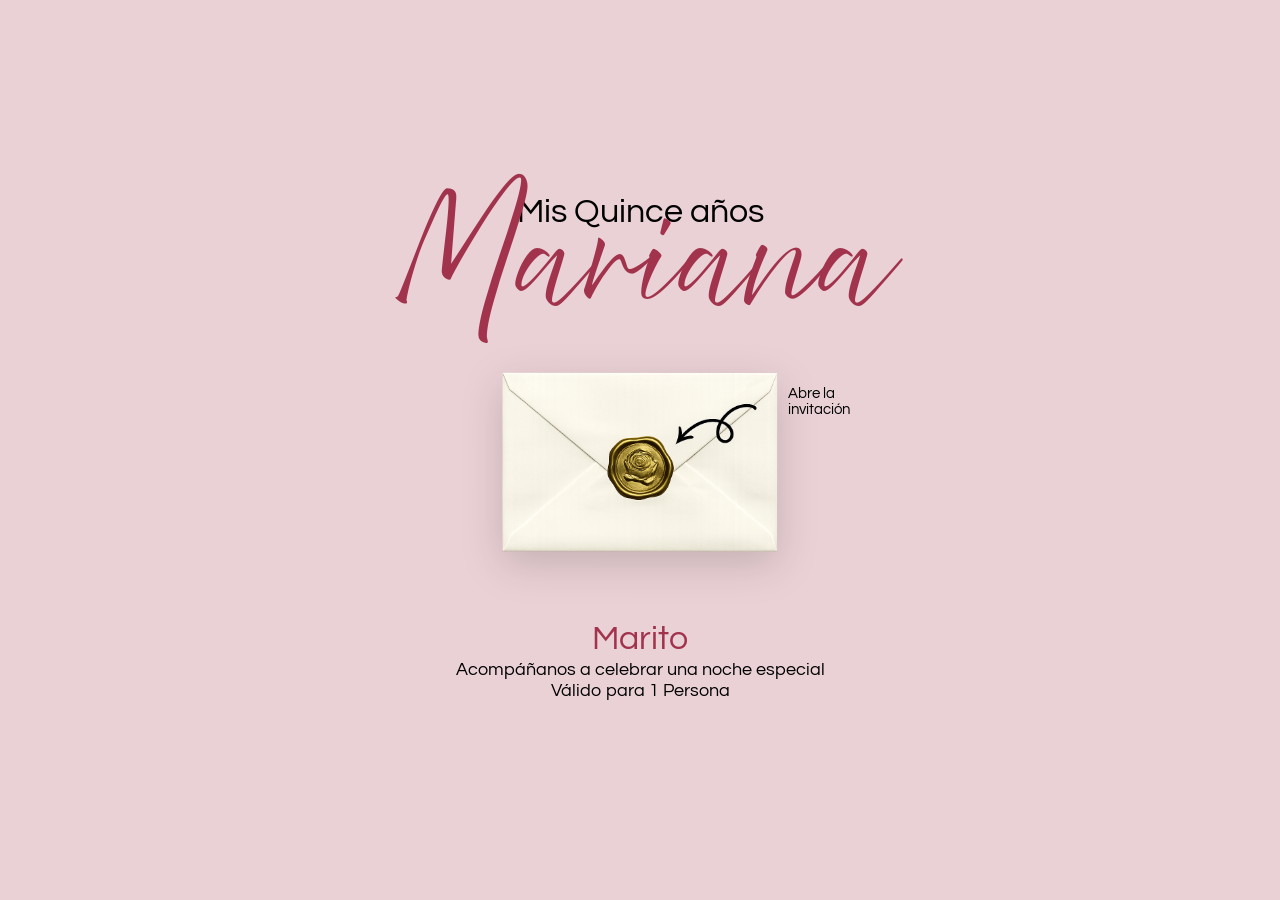
==== index.html @ 396e3d3d "Primera versión invitación Mariana XV" ====
<!DOCTYPE html>
<html lang="es">
<head>

    <meta charset="UTF-8">
    <title>Mis Quince Años - Mariana</title>
    <meta name="viewport" content="width=device-width, initial-scale=1.0">

    <!-- FUENTES -->

    <link rel="preconnect" href="https://fonts.googleapis.com">
    <link rel="preconnect" href="https://fonts.gstatic.com" crossorigin>

    <link href="https://fonts.googleapis.com/css2?family=Questrial&display=swap" rel="stylesheet">

    <!-- ESTILOS -->

    <link rel="stylesheet" href="css/styles.css">
    <link rel="stylesheet" href="css/sobre.css">
    <link rel="stylesheet" href="css/invitacion.css">

    <!-- META TAGS PARA WHATSAPP / REDES -->

    <meta property="og:title"
    content="Mis 15 Años - Mariana">

    <meta property="og:description"
    content="Te invitamos a celebrar mis XV!!!!">

    <meta property="og:image"
    content="assets/icons/sobre.png">

    <meta property="og:type"
    content="website">

    <meta property="og:locale"
    content="es_CO">

</head>

<body>

    <div id="app"></div>

    <script src="js/app.js"></script>

</body>
</html>
---- css/styles.css ----
* {
    margin: 0;
    padding: 0;
    box-sizing: border-box;
}

body {
    font-family: "Cormorant Garamond", serif;
    background: #ead1d5;
}

img {
    display: block;
}
---- css/sobre.css ----
/* ===== FUENTES ===== */

@font-face {
    font-family: "Above the Beyond Script";
    src: url("../assets/fonts/Above the Beyond Script.otf") format("opentype");
    font-weight: normal;
    font-style: normal;
}

/* ===== PAGINA ===== */

.sobre-page {
    min-height: 100vh;
    display: flex;
    justify-content: center;
    align-items: center;
    padding: 18px;

    background-image: url("../assets/fotos/fondo.jpg");
    background-size: cover;
    background-position: center;
    background-repeat: no-repeat;
}

/* ===== CONTENEDOR ===== */

.sobre-container {
    width: 100%;
    max-width: 760px;
    margin: 0 auto;
    text-align: center;
    padding: 10px 16px 14px;
}

/* ===== TITULOS ===== */

.titulo {
    font-family: "Questrial", sans-serif;
    font-size: 34px;
    font-weight: 400;
    color: #000000;
    margin-bottom: 2px;
    line-height: 1.05;
}

.nombre {
    font-family: "Above the Beyond Script", cursive;
    font-size: 110px;
    font-weight: 400;
    color: #a2334d;
    line-height: 0.9;
    margin-bottom: -10px;
}

/* ===== SOBRE ===== */

.sobre-wrapper {
    position: relative;
    display: inline-block;
    margin: -25px;
}

.sobre-link {
    display: block;
    text-decoration: none;
}

.sobre-img {
    width: 520px;
    max-width: none;
    height: auto;
    display: block;
    cursor: pointer;

    filter: drop-shadow(0 12px 20px rgba(0, 0, 0, 0.16));
    transition: transform 0.25s ease;
}

.sobre-img:hover {
    transform: scale(1.03);
}

/* ===== TEXTO ABRIR ===== */

.texto-abrir {
    position: absolute;

    top: 90px;
    right: 50px;

    font-family: "Questrial", sans-serif;
    font-size: 15px;
    line-height: 1.05;
    color: #000000;
    font-weight: 400;

    text-align: left;
    white-space: nowrap;
}

/* ===== FOOTER ===== */

.footer {
    margin-top: 0px;
}

.footer h2 {
    font-family: "Questrial", sans-serif;
    font-size: 34px;
    font-weight: 400;
    color: #a2334d;
    margin-bottom: 4px;
}

.footer p {
    font-family: "Questrial", sans-serif;
    font-size: 18px;
    font-weight: 400;
    color: #000000;
    line-height: 1.15;
}

/* ===== TABLET ===== */

@media (max-width: 900px) {

    .titulo {
        font-size: 28px;
    }

    .nombre {
        font-size: 88px;
    }

    .sobre-img {
        width: 440px;
    }

    .texto-abrir {
        top: 60px;
        right: -14px;
        font-size: 14px;
    }

    .footer h2 {
        font-size: 30px;
    }

    .footer p {
        font-size: 17px;
    }
}

/* ===== CELULAR ===== */

@media (max-width: 600px) {

    .sobre-page {
        padding: 12px;
    }

    .sobre-container {
        padding: 6px 6px 10px;
    }

    .titulo {
        font-size: 22px;
    }

    .nombre {
        font-size: 64px;
    }

    .sobre-img {
        width: 320px;
    }

    .texto-abrir {
        top: 46px;
        right: -10px;
        font-size: 11px;
    }

    .footer h2 {
        font-size: 24px;
    }

    .footer p {
        font-size: 15px;
    }
}
---- css/invitacion.css ----
/* ===== FUENTES ===== */

@font-face {
    font-family: "Above the Beyond Script";
    src: url("../assets/fonts/Above the Beyond Script.otf") format("opentype");
    font-weight: normal;
    font-style: normal;
}

/* ===== PAGINA INVITACION ===== */

.invitacion-page {
    min-height: 100vh;
    width: 100%;
    display: flex;
    justify-content: center;
    align-items: center;
    padding: 20px;

    background-image: url("../assets/fotos/fondo3.png");
    background-size: cover;
    background-position: center;
    background-repeat: no-repeat;
}

/* ===== CONTENEDOR ===== */

.invitacion-card {
    width: 100%;
    max-width: 760px;
    min-height: 92vh;

    display: flex;
    flex-direction: column;
    align-items: center;
    justify-content: flex-start;

    text-align: center;
    padding: 58px 60px 42px;

    font-family: "Questrial", sans-serif;
    color: #000000;
}

/* ===== TITULO SUPERIOR ===== */

.save-the-date {
    font-size: 1.05rem;
    letter-spacing: 0.28em;
    margin-bottom: 45px;
    line-height: 1;
    color: #000000;
}

/* ===== NOMBRE ===== */

.hero-nombre {
    display: flex;
    flex-direction: column;
    align-items: center;
    margin-bottom: 28px;
    line-height: 1;
    position: relative;
}

.hero-xv,
.hero-marito {
    font-family: "Above the Beyond Script", cursive;
    color: #a2334d;
    font-weight: 400;
}

.hero-xv {
    font-size: 4rem;
    line-height: 0.75;
    margin-bottom: -10px;
}

.hero-marito {
    font-size: 5.2rem;
    line-height: 0.82;
}

/* ===== FECHA ===== */

.fecha-row {
    width: 100%;
    max-width: 620px;

    display: grid;
    grid-template-columns: 1fr auto 1fr;
    align-items: center;
    gap: 20px;

    margin-bottom: 34px;
}

.fecha-bloque {
    display: flex;
    flex-direction: column;
    align-items: center;
    gap: 10px;
}

.linea {
    width: 100%;
    max-width: 160px;
    height: 2px;
    background: #a2334d;
    display: block;
}

.fecha-texto {
    font-size: 1.05rem;
    letter-spacing: 0.18em;
    color: #000000;
}

.numero-dia {
    font-size: 3.6rem;
    font-weight: 400;
    line-height: 1;
    color: #000000;
}

/* ===== INFO PRINCIPAL ===== */

.info-principal {
    margin-bottom: 22px;
}

.info-principal p {
    font-size: 1rem;
    line-height: 1.35;
    margin-bottom: 4px;
    color: #000000;
}

.info-principal strong {
    font-weight: 400;
}

/* ===== DETALLES ===== */

.detalle-lista {
    width: 100%;
    max-width: 560px;

    display: flex;
    flex-direction: column;
    gap: 14px;
}

.detalle-item h3 {
    font-size: 0.98rem;
    letter-spacing: 0.08em;
    margin-bottom: 4px;
    color: #a2334d;
    font-weight: 400;
}

.detalle-item p {
    font-size: 0.98rem;
    line-height: 1.35;
    margin-bottom: 2px;
    color: #000000;
}

/* ===== TABLET ===== */

@media (max-width: 900px) {
    .invitacion-card {
        max-width: 680px;
        padding: 42px 34px 34px;
    }

    .save-the-date {
        font-size: 0.95rem;
        margin-bottom: 18px;
    }

    .hero-nombre {
        margin-bottom: 24px;
    }

    .hero-xv {
        font-size: 3.5rem;
    }

    .hero-marito {
        font-size: 4.3rem;
    }

    .fecha-row {
        max-width: 560px;
        margin-bottom: 28px;
    }

    .numero-dia {
        font-size: 3rem;
    }

    .linea {
        max-width: 130px;
    }

    .info-principal p,
    .detalle-item p {
        font-size: 0.94rem;
    }

    .detalle-item h3 {
        font-size: 0.92rem;
    }
}

/* ===== CELULAR ===== */

@media (max-width: 600px) {
    .invitacion-page {
        padding: 14px;
        background-position: center;
    }

    .invitacion-card {
        min-height: auto;
        padding: 30px 18px 24px;
    }

    .save-the-date {
        font-size: 0.82rem;
        letter-spacing: 0.18em;
        margin-bottom: 14px;
    }

    .hero-nombre {
        margin-bottom: 20px;
    }

    .hero-xv {
        font-size: 2.8rem;
        margin-bottom: -6px;
    }

    .hero-marito {
        font-size: 3.5rem;
    }

    .fecha-row {
        grid-template-columns: 1fr;
        gap: 10px;
        margin-bottom: 22px;
    }

    .fecha-bloque {
        gap: 6px;
    }

    .linea {
        max-width: 120px;
    }

    .fecha-texto {
        font-size: 0.9rem;
        letter-spacing: 0.12em;
    }

    .numero-dia {
        font-size: 2.8rem;
    }

    .info-principal {
        margin-bottom: 18px;
    }

    .info-principal p,
    .detalle-item p {
        font-size: 0.92rem;
    }

    .detalle-item h3 {
        font-size: 0.9rem;
    }

    .detalle-lista {
        gap: 12px;
    }
}
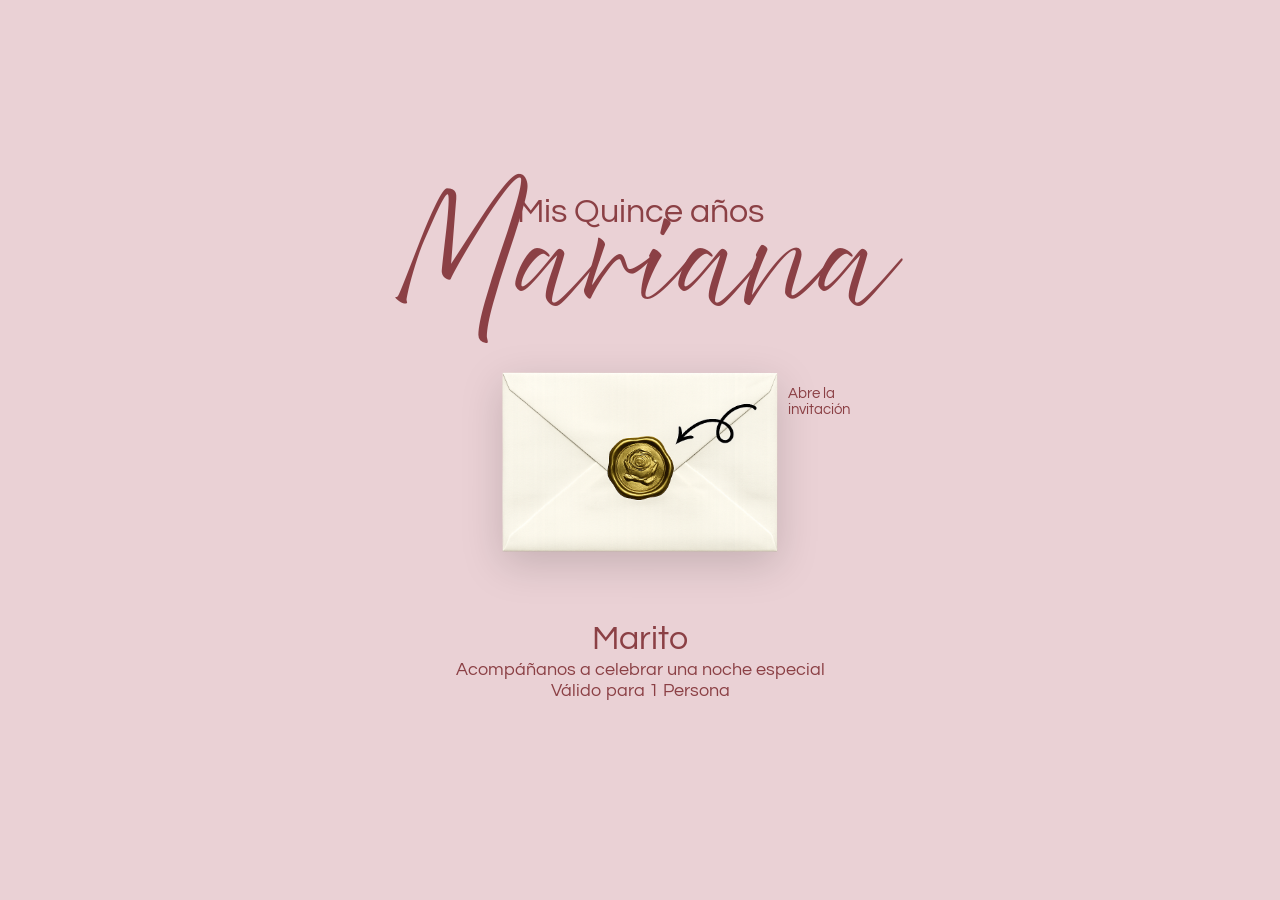
==== commit dac58dd3: "Corrita44" ====
--- a/index.html
+++ b/index.html
@@ -1,48 +1,27 @@
 <!DOCTYPE html>
 <html lang="es">
 <head>
-
     <meta charset="UTF-8">
     <title>Mis Quince Años - Mariana</title>
     <meta name="viewport" content="width=device-width, initial-scale=1.0">
 
-    <!-- FUENTES -->
-
     <link rel="preconnect" href="https://fonts.googleapis.com">
     <link rel="preconnect" href="https://fonts.gstatic.com" crossorigin>
-
     <link href="https://fonts.googleapis.com/css2?family=Questrial&display=swap" rel="stylesheet">
-
-    <!-- ESTILOS -->
 
     <link rel="stylesheet" href="css/styles.css">
     <link rel="stylesheet" href="css/sobre.css">
     <link rel="stylesheet" href="css/invitacion.css">
 
-    <!-- META TAGS PARA WHATSAPP / REDES -->
-
-    <meta property="og:title"
-    content="Mis 15 Años - Mariana">
-
-    <meta property="og:description"
-    content="Te invitamos a celebrar mis XV!!!!">
-
-    <meta property="og:image"
-    content="assets/icons/sobre.png">
-
-    <meta property="og:type"
-    content="website">
-
-    <meta property="og:locale"
-    content="es_CO">
-
+    <meta property="og:title" content="Mis 15 Años - Mariana">
+    <meta property="og:description" content="Te invitamos a celebrar mis XV!!!!">
+    <meta property="og:image" content="https://cumpleaos-xv-marito.netlify.app/assets/icons/whajpg.jpg">
+    <meta property="og:url" content="https://cumpleaos-xv-marito.netlify.app/">
+    <meta property="og:type" content="website">
+    <meta property="og:locale" content="es_CO">
 </head>
-
 <body>
-
     <div id="app"></div>
-
     <script src="js/app.js"></script>
-
 </body>
 </html>
--- a/css/sobre.css
+++ b/css/sobre.css
@@ -38,7 +38,7 @@
     font-family: "Questrial", sans-serif;
     font-size: 34px;
     font-weight: 400;
-    color: #000000;
+    color: #8b4045;
     margin-bottom: 2px;
     line-height: 1.05;
 }
@@ -47,7 +47,7 @@
     font-family: "Above the Beyond Script", cursive;
     font-size: 110px;
     font-weight: 400;
-    color: #a2334d;
+    color: #8b4045;
     line-height: 0.9;
     margin-bottom: -10px;
 }
@@ -91,7 +91,7 @@
     font-family: "Questrial", sans-serif;
     font-size: 15px;
     line-height: 1.05;
-    color: #000000;
+    color: #8b4045;
     font-weight: 400;
 
     text-align: left;
@@ -108,7 +108,7 @@
     font-family: "Questrial", sans-serif;
     font-size: 34px;
     font-weight: 400;
-    color: #a2334d;
+    color: #8b4045;
     margin-bottom: 4px;
 }
 
@@ -116,7 +116,7 @@
     font-family: "Questrial", sans-serif;
     font-size: 18px;
     font-weight: 400;
-    color: #000000;
+    color: #8b4045;
     line-height: 1.15;
 }
 
@@ -165,10 +165,12 @@
 
     .titulo {
         font-size: 22px;
+        margin-bottom: 25px;
     }
 
     .nombre {
         font-size: 64px;
+        margin-bottom: 25px;
     }
 
     .sobre-img {
--- a/css/invitacion.css
+++ b/css/invitacion.css
@@ -230,7 +230,7 @@
     .save-the-date {
         font-size: 0.82rem;
         letter-spacing: 0.18em;
-        margin-bottom: 14px;
+        margin-bottom: 45px;
     }
 
     .hero-nombre {
@@ -246,24 +246,39 @@
         font-size: 3.5rem;
     }
 
-    .fecha-row {
-        grid-template-columns: 1fr;
-        gap: 10px;
-        margin-bottom: 22px;
-    }
-
-    .fecha-bloque {
-        gap: 6px;
-    }
-
-    .linea {
-        max-width: 120px;
-    }
-
-    .fecha-texto {
-        font-size: 0.9rem;
-        letter-spacing: 0.12em;
-    }
+ @media (max-width: 600px) {
+
+ .fecha-row {
+    width: 100%;
+    max-width: 290px;
+    grid-template-columns: 1fr auto 1fr;
+    align-items: center;
+    gap: 14px;
+    margin-bottom: 20px;
+}
+
+.fecha-bloque {
+    gap: 5px;
+}
+
+.linea {
+    width: 100%;
+    max-width: 64px;
+}
+
+.fecha-texto {
+    font-size: 0.78rem;
+    letter-spacing: 0.04em;
+}
+
+.numero-dia {
+    font-size: 2.3rem;
+}
+ }
+
+.numero-dia {
+    font-size: 2.8rem;
+}
 
     .numero-dia {
         font-size: 2.8rem;
@@ -285,4 +300,18 @@
     .detalle-lista {
         gap: 12px;
     }
+}
+
+@media (max-width: 768px) {
+    .invitacion-page {
+        padding: 12px;
+        background-size: cover;
+        background-position: 82% center;
+        background-repeat: no-repeat;
+    }
+
+    .invitacion-card {
+        min-height: auto;
+        padding: 26px 18px 24px;
+    }
 }
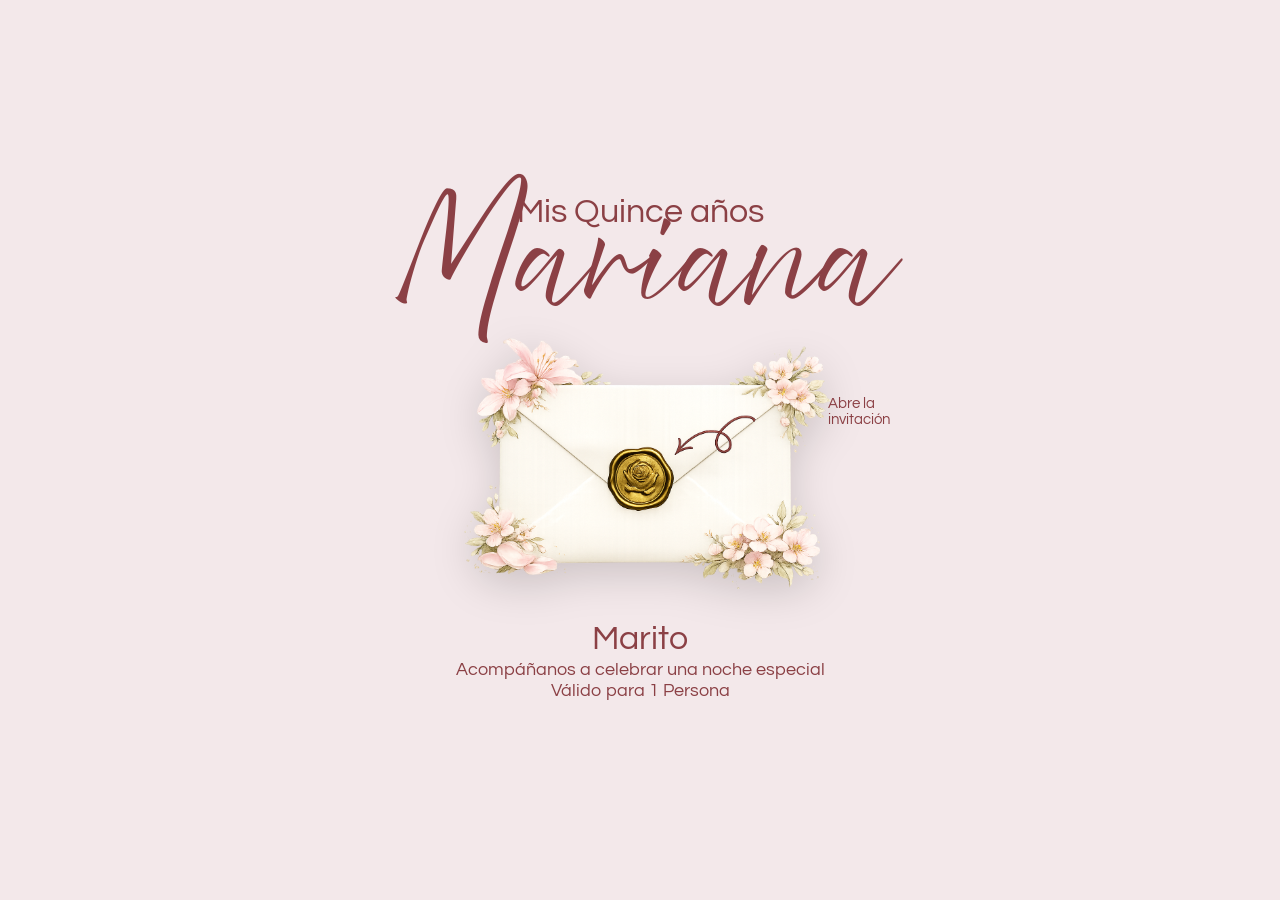
==== commit a757b921: "Co54rrit5a4544" ====
--- a/index.html
+++ b/index.html
@@ -23,5 +23,6 @@
 <body>
     <div id="app"></div>
     <script src="js/app.js"></script>
+    <script src="js/invitacion.js"></script>
 </body>
 </html>
--- a/css/styles.css
+++ b/css/styles.css
@@ -11,4 +11,12 @@
 
 img {
     display: block;
+}
+
+html, body {
+    margin: 0;
+    padding: 0;
+    width: 100%;
+    overflow-x: hidden;
+    background: #f3e8ea;
 }
--- a/css/sobre.css
+++ b/css/sobre.css
@@ -85,8 +85,8 @@
 .texto-abrir {
     position: absolute;
 
-    top: 90px;
-    right: 50px;
+    top: 100px;
+    right: 10px;
 
     font-family: "Questrial", sans-serif;
     font-size: 15px;
@@ -137,9 +137,9 @@
     }
 
     .texto-abrir {
-        top: 60px;
-        right: -14px;
-        font-size: 14px;
+        top: 55px;
+        right: 20px;
+        right: 50px;
     }
 
     .footer h2 {
@@ -178,9 +178,9 @@
     }
 
     .texto-abrir {
-        top: 46px;
-        right: -10px;
-        font-size: 11px;
+        top: 65px;
+        right: 10px;
+        font-size: 10px;
     }
 
     .footer h2 {
--- a/css/invitacion.css
+++ b/css/invitacion.css
@@ -7,210 +7,461 @@
     font-style: normal;
 }
 
-/* ===== PAGINA INVITACION ===== */
+/* ===== PAGINA ===== */
 
 .invitacion-page {
     min-height: 100vh;
     width: 100%;
-    display: flex;
-    justify-content: center;
-    align-items: center;
-    padding: 20px;
-
+    display: block;
+    padding: 0;
+    margin: 0;
+    background: transparent;
+    overflow-x: hidden;
+}
+
+.invitacion-card {
+    width: 100%;
+    max-width: none;
+    min-height: 100vh;
+    margin: 0;
     background-image: url("../assets/fotos/fondo3.png");
     background-size: cover;
-    background-position: center;
+    background-position: 70% top;
     background-repeat: no-repeat;
-}
-
-/* ===== CONTENEDOR ===== */
-
-.invitacion-card {
+    color: #000000;
+    font-family: "Questrial", sans-serif;
+    text-align: center;
+    padding: 48px 60px 72px;
+    box-sizing: border-box;
+}
+
+/* ===== SECCIONES ===== */
+
+.inv-section {
     width: 100%;
+    max-width: 920px;
+    margin: 0 auto 60px;
+}
+
+.section-script {
+    font-family: "Above the Beyond Script", cursive;
+    color: #8b4045;
+    font-size: 5rem;
+    font-weight: 400;
+    line-height: 0.95;
+    margin-bottom: 70px;
+}
+
+.section-title {
+    font-family: "Questrial", sans-serif;
+    color: #8b4045;
+    font-size: 2.2rem;
+    font-weight: 400;
+    letter-spacing: 0.03em;
+    margin-bottom: 24px;
+}
+
+.section-title.rose {
+    color: #e98aa6;
+}
+
+/* ===== HERO ===== */
+
+.inv-hero {
+    padding-top: 24px;
     max-width: 760px;
-    min-height: 92vh;
-
+}
+
+.hero-top {
+    display: flex;
+    justify-content: center;
+    align-items: flex-start;
+    gap: 28px;
+    margin-bottom: 18px;
+}
+
+.hero-left {
     display: flex;
     flex-direction: column;
-    align-items: center;
-    justify-content: flex-start;
-
-    text-align: center;
-    padding: 58px 60px 42px;
-
+    align-items: flex-start;
     font-family: "Questrial", sans-serif;
     color: #000000;
-}
-
-/* ===== TITULO SUPERIOR ===== */
-
-.save-the-date {
-    font-size: 1.05rem;
-    letter-spacing: 0.28em;
-    margin-bottom: 45px;
+    font-size: 2.5rem;
+    line-height: 0.98;
+}
+
+.hero-numero {
+    font-family: "Questrial", sans-serif;
+    font-size: 6.8rem;
+    color: #8b4045;
+    line-height: 0.88;
+}
+
+.hero-nombre {
+    margin: 20px 0 60px;
+    line-height: 0.9;
+}
+
+.hero-nombre span {
+    display: block;
+    font-family: "Above the Beyond Script", cursive;
+    font-size: 7rem;
+    font-weight: 400;
+    color: #8b4045;
+}
+
+.hero-texto {
+    max-width: 560px;
+    margin: 0 auto;
+    color: #000000;
+    font-size: 1.35rem;
+    line-height: 1.55;
+}
+
+/* ===== CONTADOR ===== */
+
+.inv-countdown {
+    max-width: 1040px;
+    background: #dd8cab;
+    padding: 30px 18px 26px;
+}
+
+.inv-countdown .section-script {
+    margin-bottom: 14px;
+}
+
+.countdown-box {
+    display: flex;
+    justify-content: center;
+    align-items: center;
+    gap: 12px;
+    flex-wrap: wrap;
+}
+
+.count-item {
+    min-width: 90px;
+    display: flex;
+    flex-direction: column;
+    align-items: center;
+}
+
+.count-item span {
+    font-family: Georgia, serif;
+    font-size: 4rem;
+    color: #000000;
     line-height: 1;
-    color: #000000;
-}
-
-/* ===== NOMBRE ===== */
-
-.hero-nombre {
+}
+
+.count-item small {
+    margin-top: 8px;
+    font-size: 1rem;
+    color: #000000;
+    letter-spacing: 0.03em;
+}
+
+.count-separator {
+    font-size: 3rem;
+    color: #000000;
+    line-height: 1;
+    margin-top: -8px;
+}
+
+/* ===== FECHA ===== */
+
+.inv-fecha {
+    max-width: 760px;
+}
+
+.inv-fecha .section-script {
+    margin-bottom: 20px;
+}
+
+.fecha-row {
+    display: flex;
+    justify-content: center;
+    align-items: center;
+    gap: 22px;
+    margin-bottom: 16px;
+}
+
+.fecha-side {
+    font-family: Georgia, serif;
+    font-size: 2.4rem;
+    color: #000000;
+}
+
+.fecha-center {
+    font-family: "Questrial", sans-serif;
+    font-size: 5.2rem;
+    color: #8b4045;
+    line-height: 1;
+    padding: 0 20px;
+    border-left: 2px solid #8b4045;
+    border-right: 2px solid #8b4045;
+}
+
+.fecha-year {
+    font-size: 1.4rem;
+    color: #8b4045;
+    margin-bottom: 16px;
+}
+
+.hora-main {
+    font-family: Georgia, serif;
+    font-size: 2.8rem;
+    color: #8b4045;
+}
+
+/* ===== MENSAJE ===== */
+
+.padres-nombre {
+    font-family: "Above the Beyond Script", cursive;
+    font-size: 4rem;
+    line-height: 1.05;
+    color: #000000;
+    margin-bottom: 40px;
+}
+
+.mensaje-texto {
+    max-width: 680px;
+    margin: 24px auto 0;
+    font-size: 1.2rem;
+    line-height: 1.8;
+    color: #3f2e2f;
+}
+
+/* ===== LUGAR ===== */
+
+.lugar-nombre {
+    font-size: 2.3rem;
+    color: #e98aa6;
+    line-height: 1.35;
+    margin-bottom: 12px;
+}
+
+.lugar-direccion {
+    font-size: 2rem;
+    color: #8b4045;
+    margin-bottom: 24px;
+}
+
+.btn-ubicacion,
+.btn-confirmar {
+    display: inline-block;
+    padding: 14px 34px;
+    background: #e57793;
+    color: #ffffff;
+    text-decoration: none;
+    border-radius: 18px;
+    font-size: 1.1rem;
+}
+
+/* ===== VESTIMENTA ===== */
+
+.vestimenta-layout {
+    display: grid;
+    grid-template-columns: 180px 1fr 180px;
+    align-items: center;
+    gap: 24px;
+    margin-top: 10px;
+}
+
+.vestimenta-icono {
+    width: 100%;
+    min-height: 220px;
+    border: 2px dashed rgba(139, 64, 69, 0.25);
+    border-radius: 18px;
+    background: rgba(255, 255, 255, 0.12);
+    display: flex;
+    justify-content: center;
+    align-items: center;
+}
+
+.vestimenta-icono img {
+    max-width: 100%;
+    max-height: 180px;
+    object-fit: contain;
+}
+
+.vestimenta-content {
     display: flex;
     flex-direction: column;
     align-items: center;
-    margin-bottom: 28px;
+}
+
+.vestimenta-main {
+    font-size: 1.8rem;
+    color: #8b4045;
+    line-height: 1.55;
+    margin-bottom: 10px;
+}
+
+.colores-reservados {
+    margin-top: 28px;
+}
+
+.colores-reservados h3 {
+    font-size: 2rem;
+    color: #e98aa6;
+    font-weight: 400;
+    margin-bottom: 10px;
+}
+
+.colores-reservados p {
+    font-size: 1.6rem;
+    color: #8b4045;
+    margin-bottom: 14px;
+}
+
+.colores-circulos {
+    display: flex;
+    justify-content: center;
+    gap: 22px;
+    margin-top: 10px;
+}
+
+.circulo-color {
+    width: 44px;
+    height: 44px;
+    border-radius: 50%;
+    display: inline-block;
+    box-shadow: 0 4px 10px rgba(0, 0, 0, 0.15);
+}
+
+.circulo-dorado {
+    background: #d4af37;
+}
+
+.circulo-vinotinto {
+    background: #8b4045;
+}
+
+/* ===== EXTRA ===== */
+
+.extra-text {
+    font-size: 1.6rem;
+    color: #8b4045;
+    line-height: 1.65;
+    margin-bottom: 12px;
+}
+
+/* ===== CONFIRMACION ===== */
+
+.confirm-text {
+    font-size: 1.45rem;
+    color: #8b4045;
+    margin-bottom: 22px;
+    line-height: 1.5;
+}
+
+/* ===== CIERRE ===== */
+
+.cierre-script {
+    font-family: "Above the Beyond Script", cursive;
+    font-size: 5.4rem;
+    font-weight: 400;
+    color: #8b4045;
     line-height: 1;
-    position: relative;
-}
-
-.hero-xv,
-.hero-marito {
-    font-family: "Above the Beyond Script", cursive;
-    color: #a2334d;
-    font-weight: 400;
-}
-
-.hero-xv {
-    font-size: 4rem;
-    line-height: 0.75;
-    margin-bottom: -10px;
-}
-
-.hero-marito {
-    font-size: 5.2rem;
-    line-height: 0.82;
-}
-
-/* ===== FECHA ===== */
-
-.fecha-row {
-    width: 100%;
-    max-width: 620px;
-
-    display: grid;
-    grid-template-columns: 1fr auto 1fr;
-    align-items: center;
-    gap: 20px;
-
-    margin-bottom: 34px;
-}
-
-.fecha-bloque {
-    display: flex;
-    flex-direction: column;
-    align-items: center;
-    gap: 10px;
-}
-
-.linea {
-    width: 100%;
-    max-width: 160px;
-    height: 2px;
-    background: #a2334d;
-    display: block;
-}
-
-.fecha-texto {
-    font-size: 1.05rem;
-    letter-spacing: 0.18em;
-    color: #000000;
-}
-
-.numero-dia {
-    font-size: 3.6rem;
-    font-weight: 400;
-    line-height: 1;
-    color: #000000;
-}
-
-/* ===== INFO PRINCIPAL ===== */
-
-.info-principal {
-    margin-bottom: 22px;
-}
-
-.info-principal p {
-    font-size: 1rem;
-    line-height: 1.35;
-    margin-bottom: 4px;
-    color: #000000;
-}
-
-.info-principal strong {
-    font-weight: 400;
-}
-
-/* ===== DETALLES ===== */
-
-.detalle-lista {
-    width: 100%;
-    max-width: 560px;
-
-    display: flex;
-    flex-direction: column;
-    gap: 14px;
-}
-
-.detalle-item h3 {
-    font-size: 0.98rem;
-    letter-spacing: 0.08em;
-    margin-bottom: 4px;
-    color: #a2334d;
-    font-weight: 400;
-}
-
-.detalle-item p {
-    font-size: 0.98rem;
-    line-height: 1.35;
-    margin-bottom: 2px;
-    color: #000000;
+    margin-top: 16px;
 }
 
 /* ===== TABLET ===== */
 
 @media (max-width: 900px) {
+    .invitacion-page {
+        padding: 12px;
+    }
+
     .invitacion-card {
-        max-width: 680px;
-        padding: 42px 34px 34px;
-    }
-
-    .save-the-date {
-        font-size: 0.95rem;
+        padding: 34px 24px 44px;
+        background-size: cover;
+        background-position: center top;
+    }
+
+    .inv-section {
+        margin-bottom: 46px;
+    }
+
+    .hero-left {
+        font-size: 1.9rem;
+    }
+
+    .hero-numero {
+        font-size: 5.4rem;
+    }
+
+    .hero-nombre span {
+        font-size: 5.8rem;
+    }
+
+    .hero-texto {
+        font-size: 1.1rem;
+    }
+
+    .section-script {
+        font-size: 3.7rem;
+    }
+
+    .section-title {
+        font-size: 1.95rem;
+    }
+
+    .count-item span {
+        font-size: 3rem;
+    }
+
+    .count-item {
+        min-width: 72px;
+    }
+
+    .count-separator {
+        font-size: 2.2rem;
+    }
+
+    .fecha-side {
+        font-size: 1.9rem;
+    }
+
+    .fecha-center {
+        font-size: 4.2rem;
+    }
+
+    .hora-main {
+        font-size: 2.2rem;
+    }
+
+    .padres-nombre {
+        font-size: 3rem;
         margin-bottom: 18px;
     }
 
-    .hero-nombre {
-        margin-bottom: 24px;
-    }
-
-    .hero-xv {
-        font-size: 3.5rem;
-    }
-
-    .hero-marito {
-        font-size: 4.3rem;
-    }
-
-    .fecha-row {
-        max-width: 560px;
-        margin-bottom: 28px;
-    }
-
-    .numero-dia {
-        font-size: 3rem;
-    }
-
-    .linea {
-        max-width: 130px;
-    }
-
-    .info-principal p,
-    .detalle-item p {
-        font-size: 0.94rem;
-    }
-
-    .detalle-item h3 {
-        font-size: 0.92rem;
+    .mensaje-texto {
+        font-size: 1rem;
+    }
+
+    .vestimenta-layout {
+        grid-template-columns: 120px 1fr 120px;
+        gap: 16px;
+    }
+
+    .vestimenta-icono {
+        min-height: 170px;
+    }
+
+    .vestimenta-icono img {
+        max-height: 130px;
+    }
+
+    .lugar-nombre,
+    .lugar-direccion,
+    .vestimenta-main,
+    .extra-text,
+    .colores-reservados p {
+        font-size: 1.35rem;
+    }
+
+    .cierre-script {
+        font-size: 4.4rem;
     }
 }
 
@@ -218,100 +469,175 @@
 
 @media (max-width: 600px) {
     .invitacion-page {
-        padding: 14px;
-        background-position: center;
+        padding: 0;
+        background: #f3e8ea;
     }
 
     .invitacion-card {
-        min-height: auto;
-        padding: 30px 18px 24px;
-    }
-
-    .save-the-date {
-        font-size: 0.82rem;
-        letter-spacing: 0.18em;
-        margin-bottom: 45px;
-    }
-
-    .hero-nombre {
-        margin-bottom: 20px;
-    }
-
-    .hero-xv {
-        font-size: 2.8rem;
-        margin-bottom: -6px;
-    }
-
-    .hero-marito {
-        font-size: 3.5rem;
-    }
-
- @media (max-width: 600px) {
-
- .fecha-row {
-    width: 100%;
-    max-width: 290px;
-    grid-template-columns: 1fr auto 1fr;
-    align-items: center;
-    gap: 14px;
-    margin-bottom: 20px;
-}
-
-.fecha-bloque {
-    gap: 5px;
-}
-
-.linea {
-    width: 100%;
-    max-width: 64px;
-}
-
-.fecha-texto {
-    font-size: 0.78rem;
-    letter-spacing: 0.04em;
-}
-
-.numero-dia {
-    font-size: 2.3rem;
-}
- }
-
-.numero-dia {
-    font-size: 2.8rem;
-}
-
-    .numero-dia {
-        font-size: 2.8rem;
-    }
-
-    .info-principal {
-        margin-bottom: 18px;
-    }
-
-    .info-principal p,
-    .detalle-item p {
-        font-size: 0.92rem;
-    }
-
-    .detalle-item h3 {
-        font-size: 0.9rem;
-    }
-
-    .detalle-lista {
-        gap: 12px;
-    }
-}
-
-@media (max-width: 768px) {
-    .invitacion-page {
-        padding: 12px;
+        min-height: 100vh;
+        width: 100%;
+        max-width: 100%;
+        padding: 26px 14px 34px;
+        background-image: url("../assets/fotos/fondo3.png");
         background-size: cover;
         background-position: 82% center;
         background-repeat: no-repeat;
     }
 
-    .invitacion-card {
-        min-height: auto;
-        padding: 26px 18px 24px;
+    .inv-section {
+        margin-bottom: 34px;
+    }
+
+    .hero-top {
+        gap: 10px;
+    }
+
+    .hero-left {
+        font-size: 1.35rem;
+    }
+
+    .hero-numero {
+        font-size: 4rem;
+    }
+
+    .hero-nombre {
+        margin: 12px 0 25px;
+    }
+
+    .hero-nombre span {
+        font-size: 4.1rem;
+    }
+
+    .hero-texto {
+        font-size: 1rem;
+        line-height: 1.6;
+    }
+
+    .section-script {
+        font-size: 2.8rem;
+        margin-bottom: 29px;
+    }
+
+    .section-title {
+        font-size: 1.8rem;
+        margin-bottom: 18px;
+    }
+
+    .countdown-box {
+        gap: 4px;
+    }
+
+    .count-item {
+        min-width: 58px;
+    }
+
+    .count-item span {
+        font-size: 2.2rem;
+    }
+
+    .count-item small {
+        font-size: 0.72rem;
+    }
+
+    .count-separator {
+        font-size: 1.7rem;
+        margin-top: -4px;
+    }
+
+    .fecha-row {
+        gap: 10px;
+        flex-wrap: nowrap;
+    }
+
+    .fecha-side {
+        font-size: 1.1rem;
+    }
+
+    .fecha-center {
+        font-size: 3rem;
+        padding: 0 10px;
+    }
+
+    .fecha-year {
+        font-size: 1rem;
+    }
+
+    .hora-main {
+        font-size: 1.8rem;
+    }
+
+    .padres-nombre {
+        font-size: 2.3rem;
+        margin-bottom: 18px;
+    }
+
+    .mensaje-texto {
+        font-size: 0.98rem;
+        line-height: 1.65;
+        margin-top: 18px;
+    }
+
+    .lugar-nombre {
+        font-size: 1.5rem;
+    }
+
+    .lugar-direccion {
+        font-size: 1.3rem;
+    }
+
+    .btn-ubicacion,
+    .btn-confirmar {
+        padding: 12px 24px;
+        font-size: 1rem;
+    }
+
+    .vestimenta-layout {
+    display: grid;
+    grid-template-columns: 90px 1fr 90px;
+    align-items: center;
+    gap: 10px;
+    margin-top: 10px;
+}
+
+.vestimenta-icono {
+    min-height: 110px;
+    padding: 8px;
+}
+
+.vestimenta-icono img {
+    max-width: 100%;
+    max-height: 85px;
+    object-fit: contain;
+}
+
+.vestimenta-content {
+    display: flex;
+    flex-direction: column;
+    align-items: center;
+}
+
+    .vestimenta-main,
+    .extra-text,
+    .colores-reservados p,
+    .confirm-text {
+        font-size: 1.1rem;
+        line-height: 1.6;
+    }
+
+    .colores-reservados h3 {
+        font-size: 1.4rem;
+    }
+
+    .colores-circulos {
+        gap: 16px;
+    }
+
+    .circulo-color {
+        width: 34px;
+        height: 34px;
+    }
+
+    .cierre-script {
+        font-size: 3.4rem;
     }
 }
